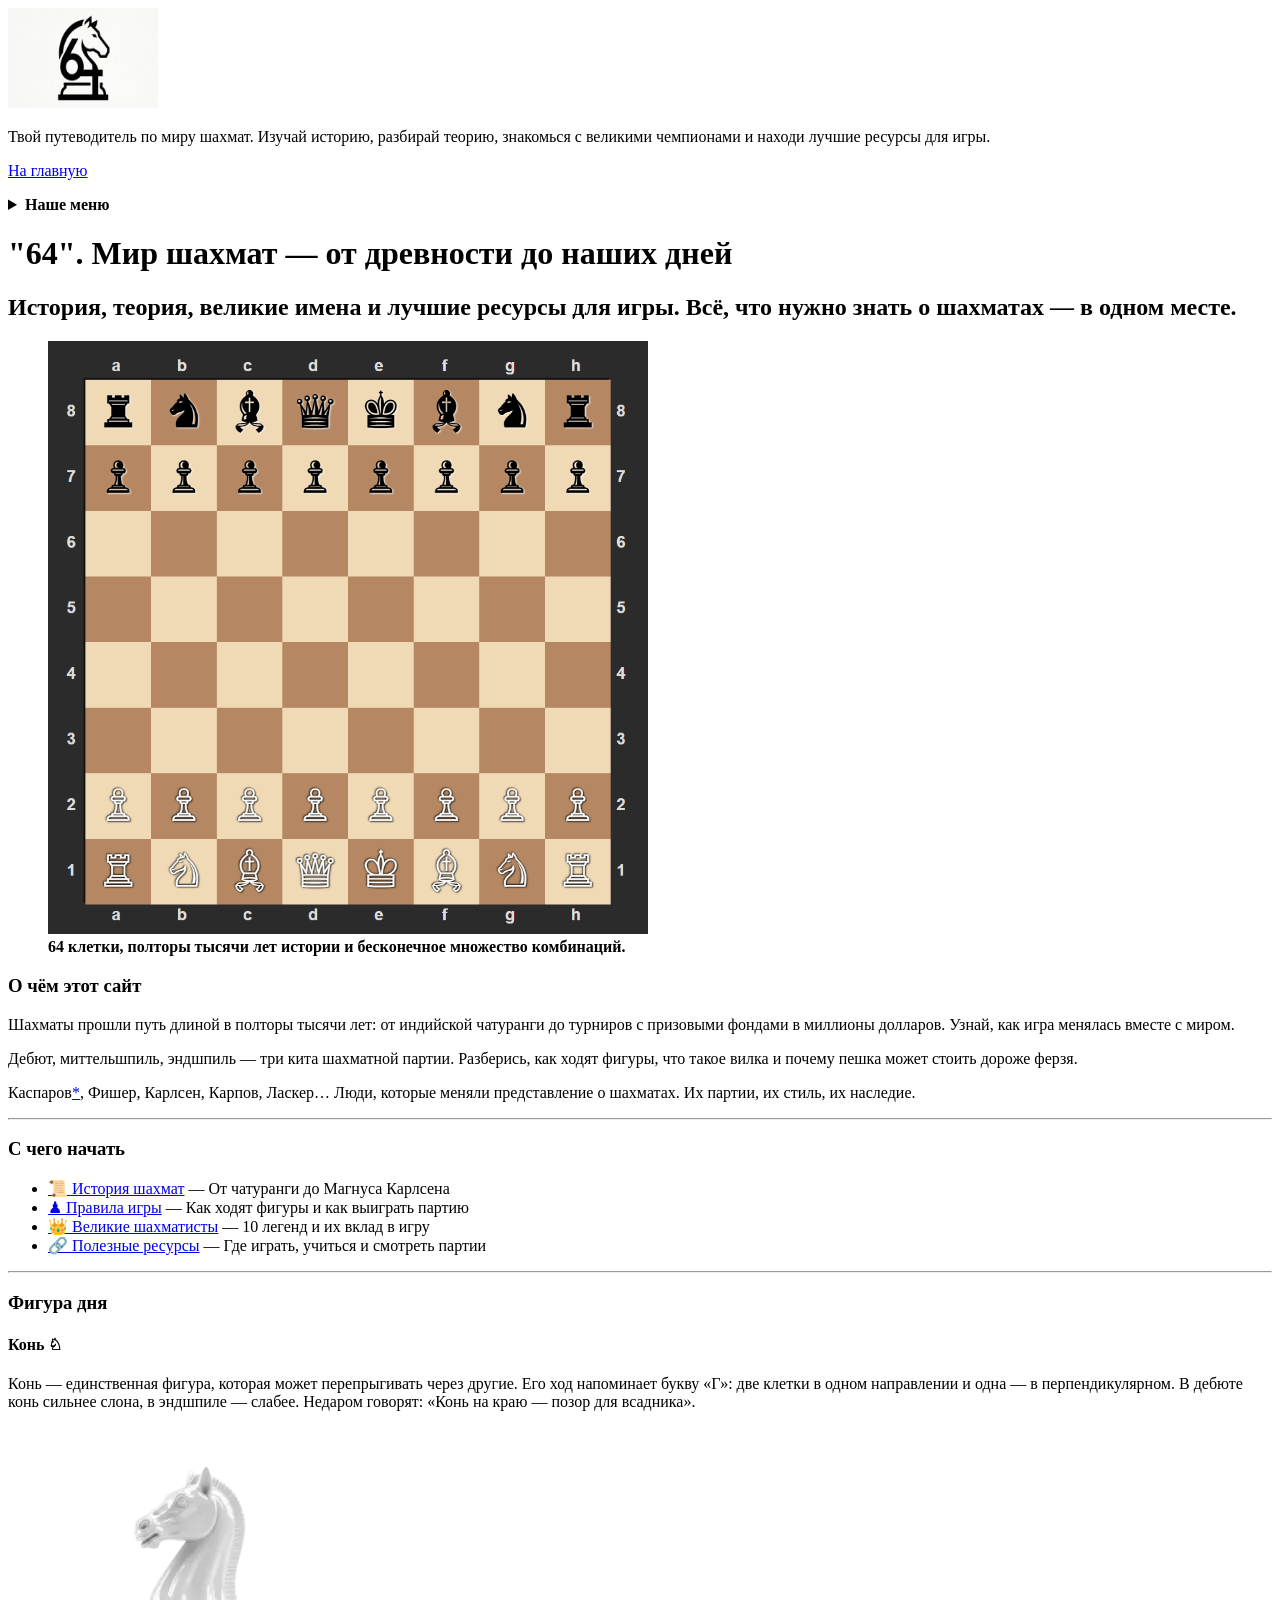
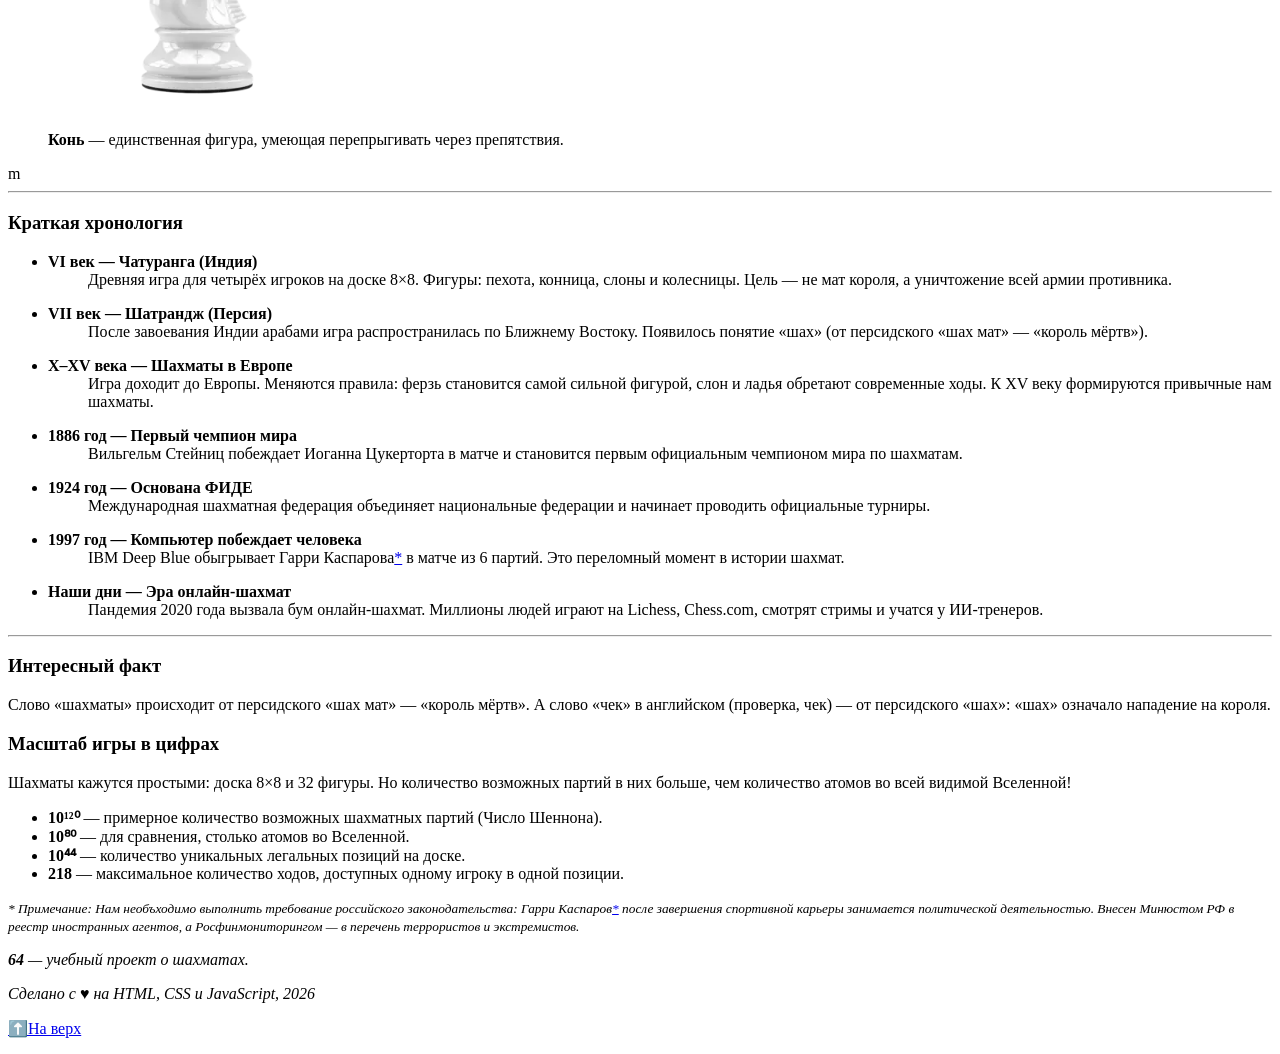
==== index.html @ 32dc53f5 "Update index.html" ====
<!DOCTYPE html>
<html lang="ru">
    <head>
        <meta charset="UTF-8">
        <meta name="viewport" content="width=device-width, initial-scale=1.0">
        <title>64 — мир шахмат: история, правила, великие игроки</title>
        <meta name="description" content="Всё о шахматах в одном месте: история от чатуранги до онлайн-эры, правила, биографии чемпионов, легендарные партии и лучшие ресурсы для игры.">
        <meta http-equiv="X-Frame-Options" content="DENY">
        <link rel="icon" href="img/main.png">

    </head>
    <body>
        <!--=========================Заголовок сайта======================-->
        <header>
            <img src="img/main.png" width="150" height="100" alt="Логотип нашего сайта - сайт 64">
            <p>Твой путеводитель по миру шахмат. Изучай историю, разбирай теорию, знакомься с великими чемпионами и находи лучшие ресурсы для игры.</p>
            <p><a href="index.html#index">На главную</a></p>
        </header>
        
        <!--=============================Меню=============================-->
        <nav>
            <details>
            <summary><b>Наше меню</b></summary>
                <ul>
                    <li><a href="index.html">Главная</a></li>
                    <li><a href="history.html">История</a></li>
                    <li><a href="rules.html">Правила</a></li>
                    <li><a href="players.html">Шахматисты</a></li>
                    <li><a href="games.html">Партии</a></li>
                    <li><a href="glossary.html">Словарь шахматных терминов</a></li>
                    <li><a href="resources.html">Ресурсы</a></li>
                    <li><a href="about.html">О нас.</a></li>
                    <li><a href="contacts.html">Наши контакты.</a></li>
                </ul>
            </details>
        </nav>

        <!--======================Основное содержимое=====================-->
        <main>   
            <h1 id="index"><strong>"64". </strong>Мир шахмат — от древности до наших дней</h1>
            <h2>История, теория, великие имена и лучшие ресурсы для игры. Всё, что нужно знать о шахматах — в одном месте.</h2>
            
            <figure>
                <img src="img/rules-board.jpg" width="600" alt="Шахматная доска с фигурами крупным планом.">
                <br>
                <figcaption><b>64 клетки, полторы тысячи лет истории и бесконечное множество комбинаций.</b></figcaption>
            </figure>

            <section>
                <h3>О чём этот сайт</h3>
                <p>Шахматы прошли путь длиной в полторы тысячи лет: от индийской чатуранги до турниров с призовыми фондами в миллионы долларов. Узнай, как игра менялась вместе с миром.</p>
                <p>Дебют, миттельшпиль, эндшпиль — три кита шахматной партии. Разберись, как ходят фигуры, что такое вилка и почему пешка может стоить дороже ферзя.</p>
                <p>Каспаров<a href="#disclaimer">*</a>, Фишер, Карлсен, Карпов, Ласкер… Люди, которые меняли представление о шахматах. Их партии, их стиль, их наследие.</p>
            </section>
            
            <hr>

            <section>
                <h3>С чего начать</h3>
                <ul>
                    <li><a href="history.html">📜 История шахмат</a> — От чатуранги до Магнуса Карлсена</li>
                    <li><a href="rules.html">♟ Правила игры</a> — Как ходят фигуры и как выиграть партию</li>
                    <li><a href="players.html">👑 Великие шахматисты</a> — 10 легенд и их вклад в игру</li>
                    <li><a href="resources.html">🔗 Полезные ресурсы</a> — Где играть, учиться и смотреть партии</li>
                </ul>
            </section>

            <hr>

            <section>
                <h3>Фигура дня</h3>
                <h4>Конь ♘</h4>
                <p>Конь — единственная фигура, которая может перепрыгивать через другие. Его ход напоминает букву «Г»: две клетки в одном направлении и одна — в перпендикулярном. В дебюте конь сильнее слона, в эндшпиле — слабее. Недаром говорят: «Конь на краю — позор для всадника».</p>
                <figure>
                    <img src="img/knight..webp" width="300" alt="Шахматный конь белого цвета.">
                    <br>
                    <figcaption><b>Конь</b> — единственная фигура, умеющая перепрыгивать через препятствия.</figcaption>
                </figure>
            </section>
m
            <hr>

            <section>
                <h3>Краткая хронология</h3>
                <ul>
                    <li>
                        <dl>
                            <dt><strong>VI век — Чатуранга (Индия)</strong></dt>
                            <dd>Древняя игра для четырёх игроков на доске 8×8. Фигуры: пехота, конница, слоны и колесницы. Цель — не мат короля, а уничтожение всей армии противника.</dd>
                        </dl>
                    </li>
                    <li>
                        <dl>
                            <dt><strong>VII век — Шатрандж (Персия)</strong></dt>
                            <dd>После завоевания Индии арабами игра распространилась по Ближнему Востоку. Появилось понятие «шах» (от персидского «шах мат» — «король мёртв»).</dd>
                        </dl>
                    </li>
                    <li>
                        <dl>
                            <dt><strong>X–XV века — Шахматы в Европе</strong></dt>
                            <dd>Игра доходит до Европы. Меняются правила: ферзь становится самой сильной фигурой, слон и ладья обретают современные ходы. К XV веку формируются привычные нам шахматы.</dd>
                        </dl>
                    </li>
                    <li>
                        <dl>
                            <dt><strong>1886 год — Первый чемпион мира</strong></dt>
                            <dd>Вильгельм Стейниц побеждает Иоганна Цукерторта в матче и становится первым официальным чемпионом мира по шахматам.</dd>
                        </dl>
                    </li>
                    <li>
                        <dl>
                            <dt><strong>1924 год — Основана ФИДЕ</strong></dt>
                            <dd>Международная шахматная федерация объединяет национальные федерации и начинает проводить официальные турниры.</dd>
                        </dl>
                    </li>
                    <li>
                        <dl>
                            <dt><strong>1997 год — Компьютер побеждает человека</strong></dt>
                            <dd>IBM Deep Blue обыгрывает Гарри Каспарова<a href="#disclaimer">*</a> в матче из 6 партий. Это переломный момент в истории шахмат.</dd>
                        </dl>
                    </li>
                    <li>
                        <dl>
                            <dt><strong>Наши дни — Эра онлайн-шахмат</strong></dt>
                            <dd>Пандемия 2020 года вызвала бум онлайн-шахмат. Миллионы людей играют на Lichess, Chess.com, смотрят стримы и учатся у ИИ-тренеров.</dd>
                        </dl>
                    </li>
                </ul>
            </section>

            <hr>

            <section>
                <h3>Интересный факт</h3>
                <p>Слово «шахматы» происходит от персидского «шах мат» — «король мёртв». А слово «чек» в английском (проверка, чек) — от персидского «шах»: «шах» означало нападение на короля.</p>
            </section>
            <section>
                <h3>Масштаб игры в цифрах</h3>
                <p>Шахматы кажутся простыми: доска 8×8 и 32 фигуры. Но количество возможных партий в них больше, чем количество атомов во всей видимой Вселенной!</p>
                <ul>
                    <li><strong>10¹²⁰</strong> — примерное количество возможных шахматных партий (Число Шеннона).</li>
                    <li><strong>10⁸⁰</strong> — для сравнения, столько атомов во Вселенной.</li>
                    <li><strong>10⁴⁴</strong> — количество уникальных легальных позиций на доске.</li>
                    <li><strong>218</strong> — максимальное количество ходов, доступных одному игроку в одной позиции.</li>
                </ul>
            </section>
            <section id="disclaimer">
                <p><small><em>* Примечание: Нам необъходимо выполнить требование российского законодательства: Гарри Каспаров<a href="#disclaimer">*</a> после завершения спортивной карьеры занимается политической деятельностью. Внесен Минюстом РФ в реестр иностранных агентов, а Росфинмониторингом — в перечень террористов и экстремистов.</em></small></p>
            </section>
        </main>
        
        <!--==============================Подвал==========================-->
        <footer>
            <p><em><strong>64</strong> — учебный проект о шахматах.</em></p>
            <p><em>Сделано с ♥ на HTML, CSS и JavaScript, 2026</em></p>
            <p><a href="#top">⬆️На верх</a></p>
        </footer>
    </body>
</html>
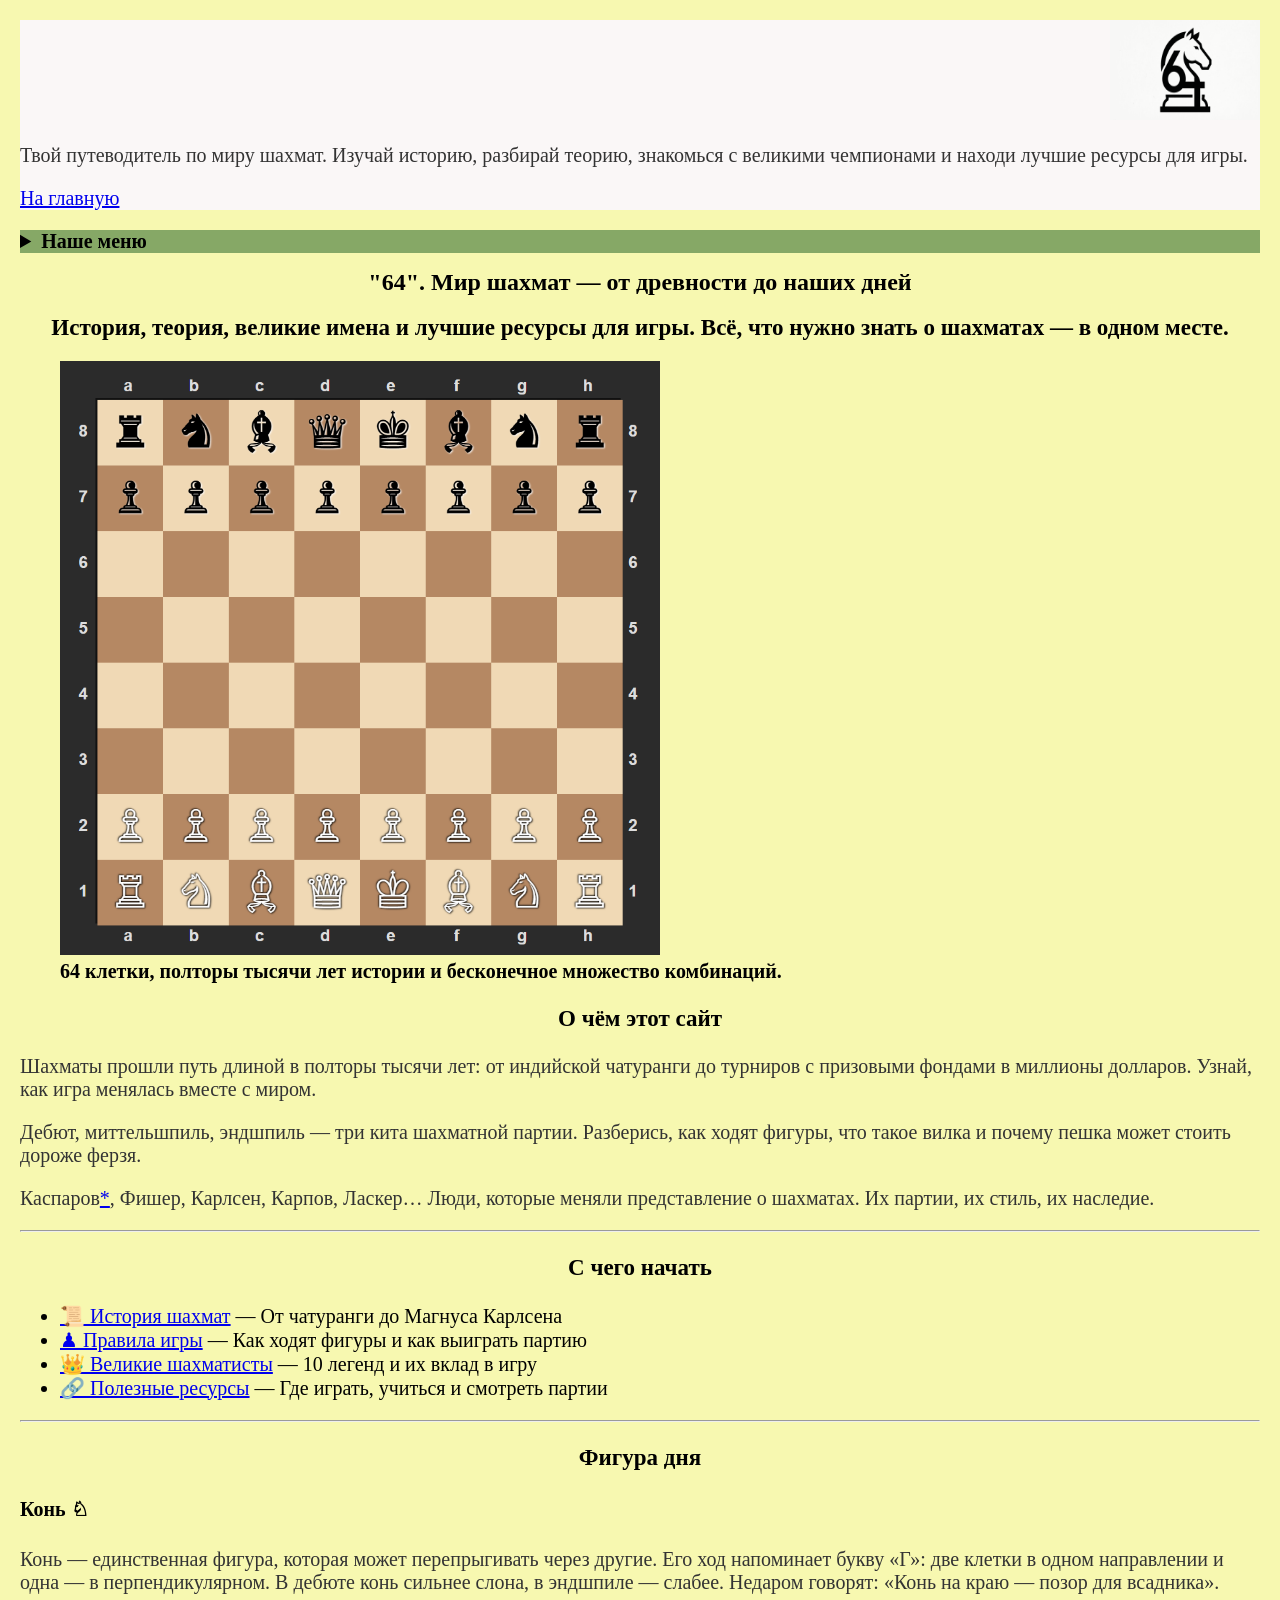
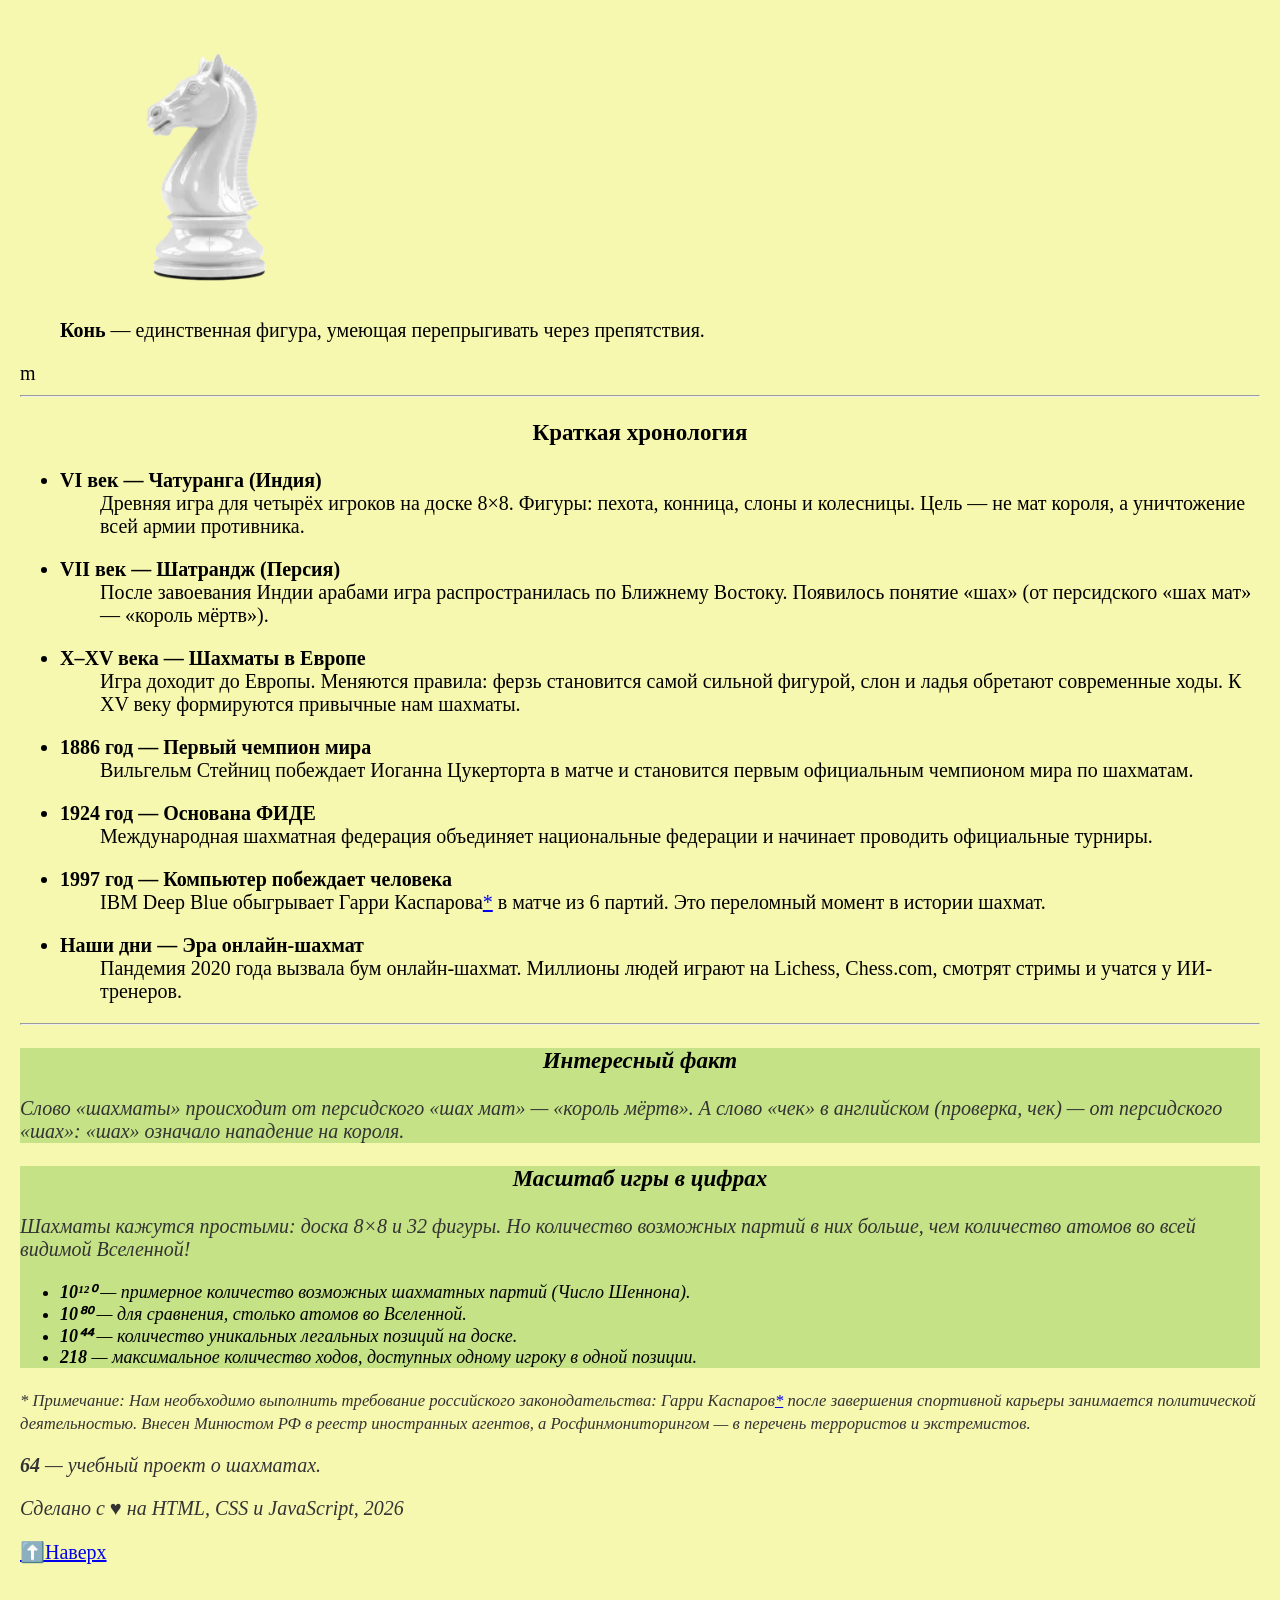
==== commit 679c1f48: "Add files via upload" ====
--- a/index.html
+++ b/index.html
@@ -3,11 +3,24 @@
     <head>
         <meta charset="UTF-8">
         <meta name="viewport" content="width=device-width, initial-scale=1.0">
+        <link rel="icon" href="img/main.png">
         <title>64 — мир шахмат: история, правила, великие игроки</title>
         <meta name="description" content="Всё о шахматах в одном месте: история от чатуранги до онлайн-эры, правила, биографии чемпионов, легендарные партии и лучшие ресурсы для игры.">
         <meta http-equiv="X-Frame-Options" content="DENY">
-        <link rel="icon" href="img/main.png">
-
+        <!-- Open Graph -->
+        <meta property="og:title" content="«64» — мир шахмат: история, правила, великие игроки">
+        <meta property="og:description" content="Всё о шахматах в одном месте: история от чатуранги до онлайн-эры, правила, биографии чемпионов, легендарные партии и лучшие ресурсы для игры.">
+        <meta property="og:image" content="https://grigoriyneperelman.github.io/64/img/main.png">
+        <meta property="og:type" content="website">
+        <meta property="og:url" content="https://grigoriyneperelman.github.io/64/">
+        <meta property="og:site_name" content="«64» — мир шахмат: история, правила, великие игроки">
+        <meta property="og:locale" content="ru_RU">
+        <!--twitter-->
+        <meta name="twitter:card" content="summary_large_image">
+        <meta name="twitter:title" content="«64» — мир шахмат: история, правила, великие игроки">
+        <meta name="twitter:description" content="Всё о шахматах в одном месте: история от чатуранги до онлайн-эры, правила, биографии чемпионов, легендарные партии и лучшие ресурсы для игры.">
+        <meta name="twitter:image" content="https://grigoriyneperelman.github.io/64/img/main.png">
+        <link rel="stylesheet" href="css\style.css">    
     </head>
     <body>
         <!--=========================Заголовок сайта======================-->
@@ -130,11 +143,11 @@
 
             <hr>
 
-            <section>
+            <section class="interes_fact">
                 <h3>Интересный факт</h3>
                 <p>Слово «шахматы» происходит от персидского «шах мат» — «король мёртв». А слово «чек» в английском (проверка, чек) — от персидского «шах»: «шах» означало нападение на короля.</p>
             </section>
-            <section>
+            <section class="interes_fact">
                 <h3>Масштаб игры в цифрах</h3>
                 <p>Шахматы кажутся простыми: доска 8×8 и 32 фигуры. Но количество возможных партий в них больше, чем количество атомов во всей видимой Вселенной!</p>
                 <ul>
@@ -153,7 +166,7 @@
         <footer>
             <p><em><strong>64</strong> — учебный проект о шахматах.</em></p>
             <p><em>Сделано с ♥ на HTML, CSS и JavaScript, 2026</em></p>
-            <p><a href="#top">⬆️На верх</a></p>
+            <p><a href="#top">⬆️Наверх</a></p>
         </footer>
     </body>
-</html>
+</html>
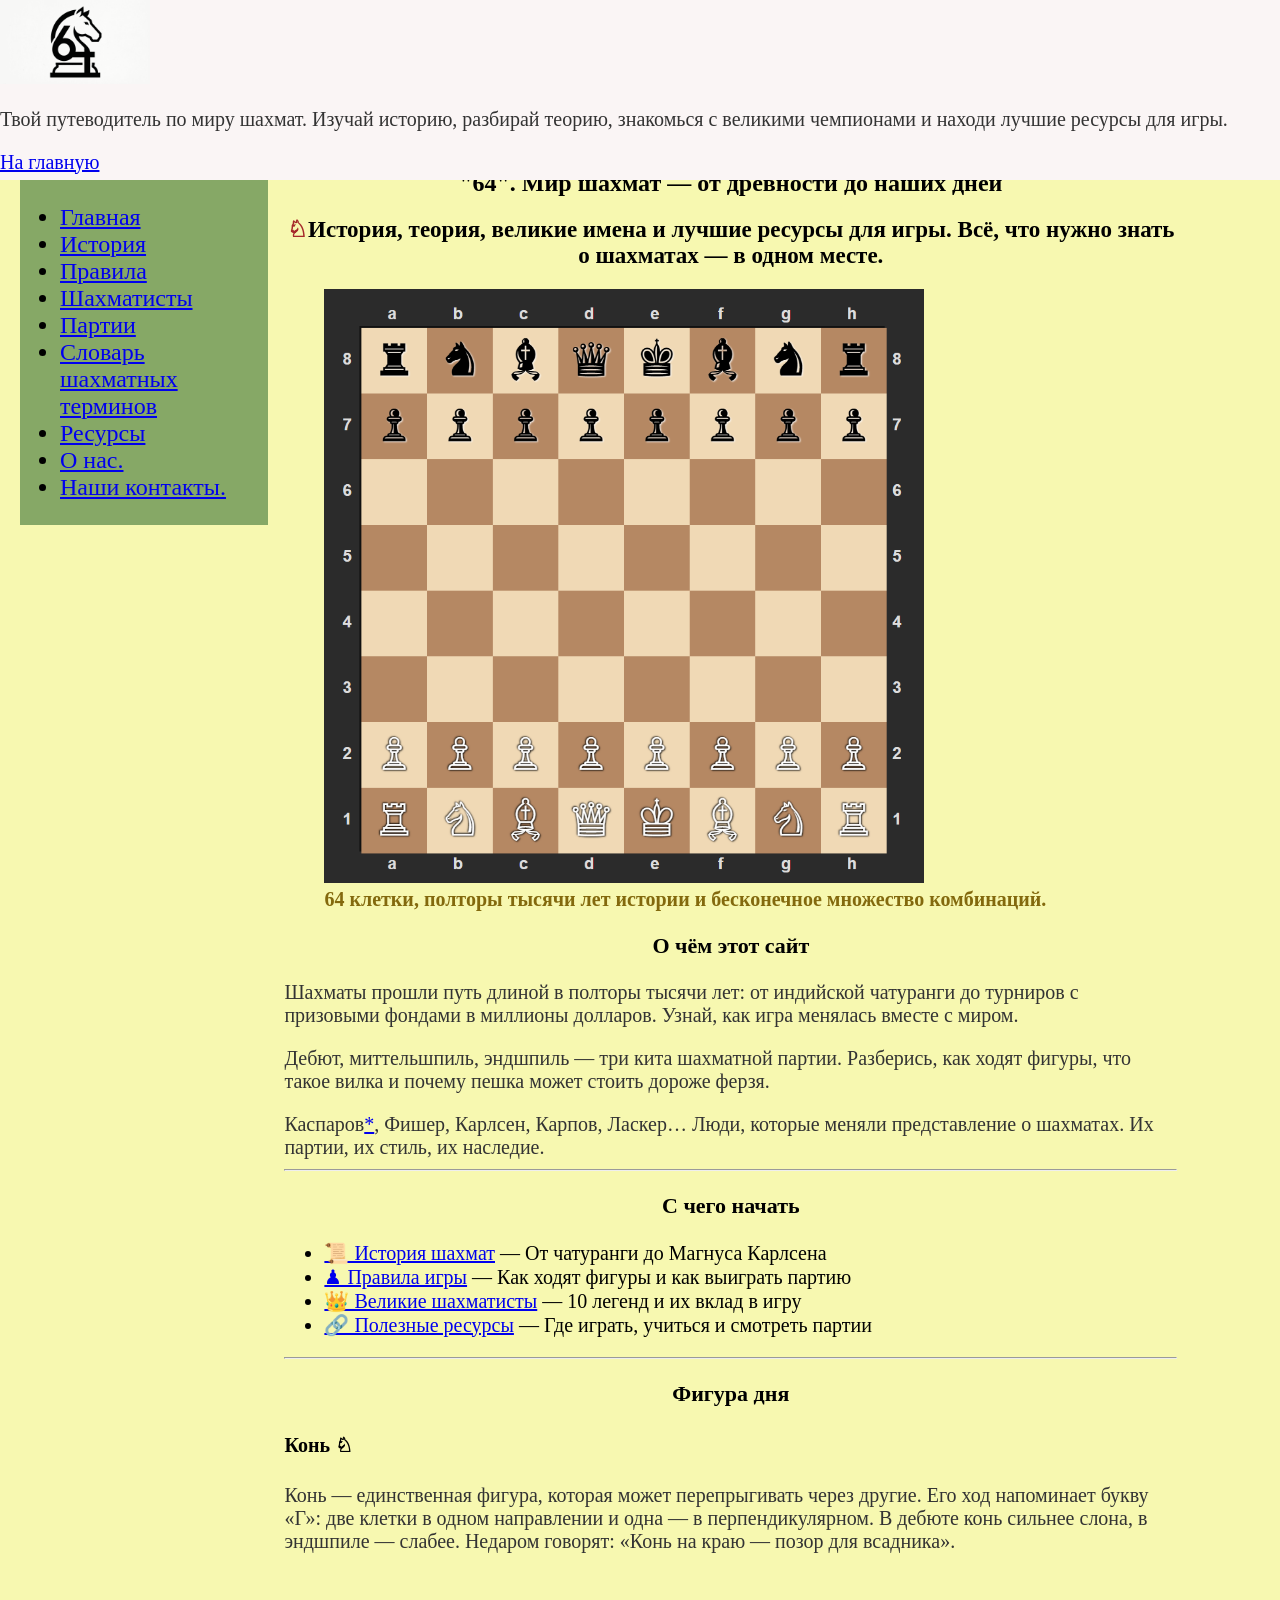
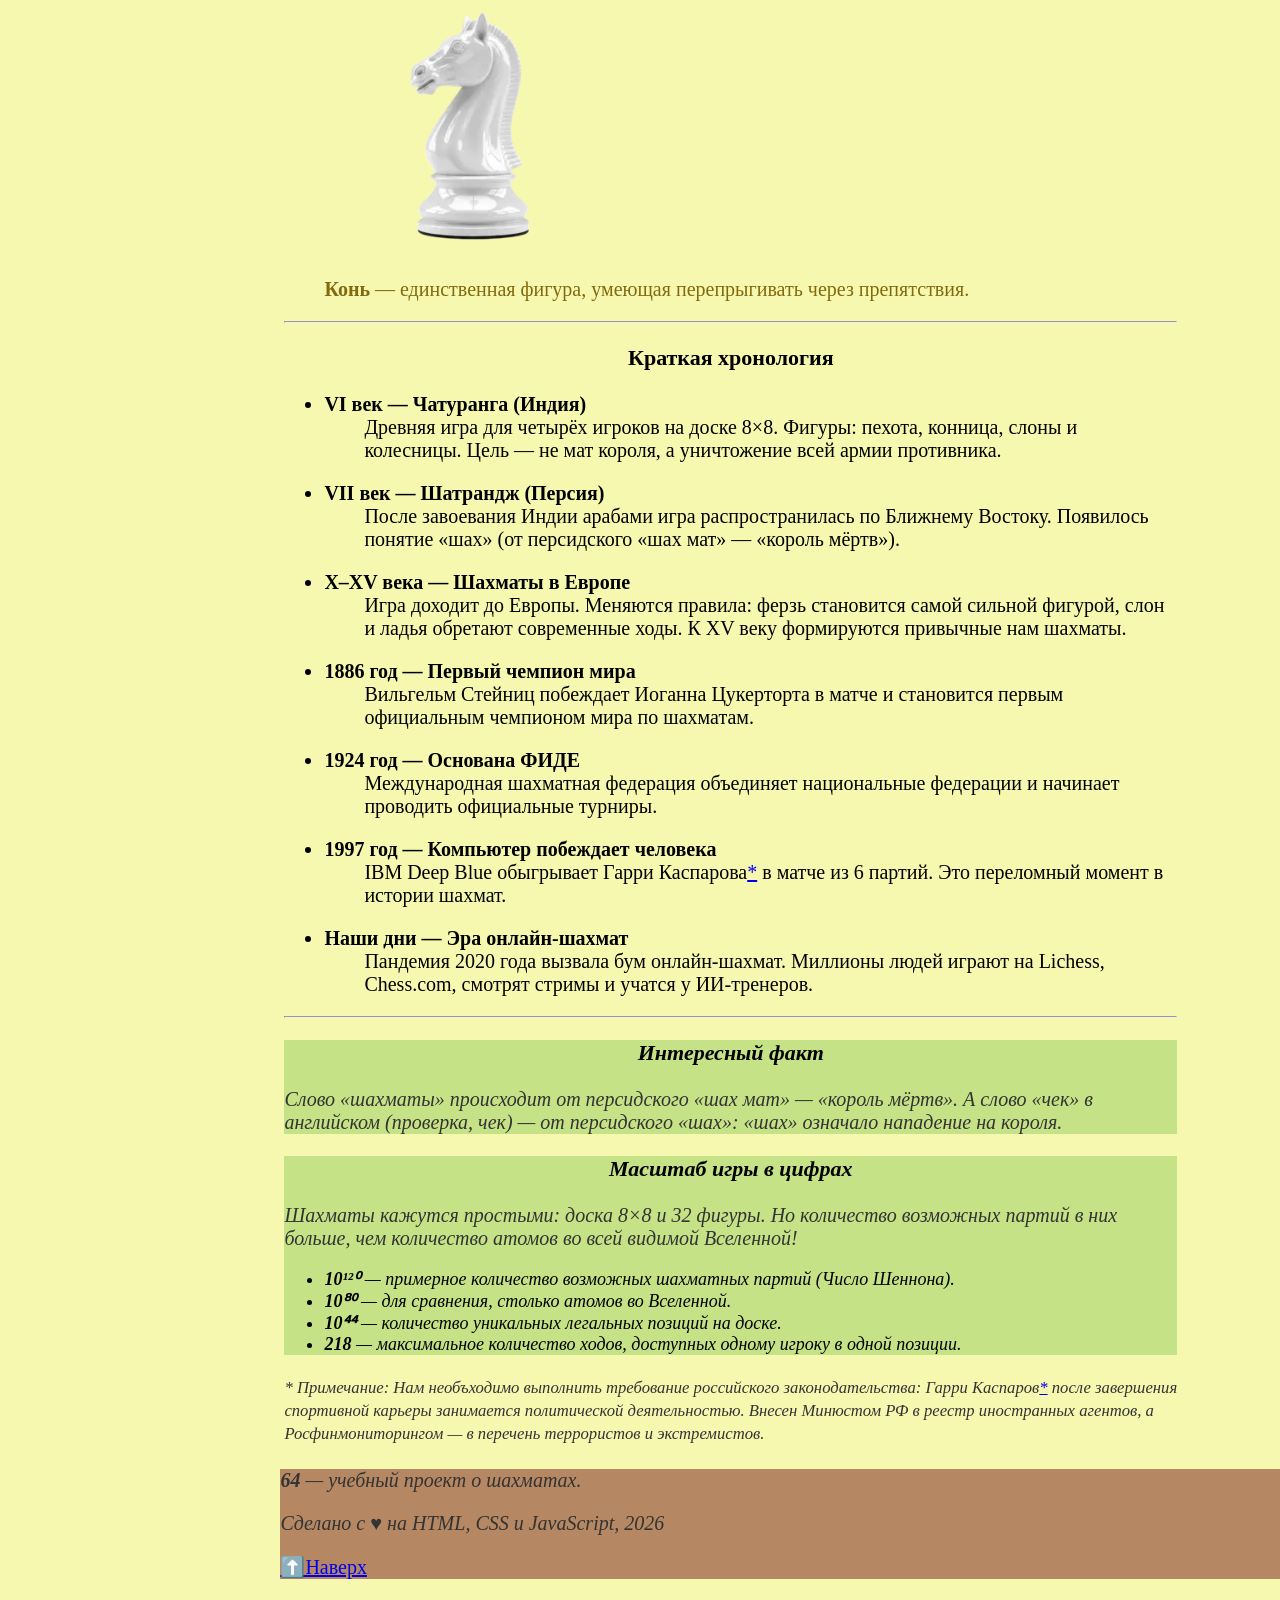
==== commit 2a1b0db4: "Add files via upload" ====
--- a/index.html
+++ b/index.html
@@ -32,20 +32,17 @@
         
         <!--=============================Меню=============================-->
         <nav>
-            <details>
-            <summary><b>Наше меню</b></summary>
-                <ul>
-                    <li><a href="index.html">Главная</a></li>
-                    <li><a href="history.html">История</a></li>
-                    <li><a href="rules.html">Правила</a></li>
-                    <li><a href="players.html">Шахматисты</a></li>
-                    <li><a href="games.html">Партии</a></li>
-                    <li><a href="glossary.html">Словарь шахматных терминов</a></li>
-                    <li><a href="resources.html">Ресурсы</a></li>
-                    <li><a href="about.html">О нас.</a></li>
-                    <li><a href="contacts.html">Наши контакты.</a></li>
-                </ul>
-            </details>
+            <ul>
+                <li><a href="index.html">Главная</a></li>
+                <li><a href="history.html">История</a></li>
+                <li><a href="rules.html">Правила</a></li>
+                <li><a href="players.html">Шахматисты</a></li>
+                <li><a href="games.html">Партии</a></li>
+                <li><a href="glossary.html">Словарь шахматных терминов</a></li>
+                <li><a href="resources.html">Ресурсы</a></li>
+                <li><a href="about.html">О нас.</a></li>
+                <li><a href="contacts.html">Наши контакты.</a></li>
+            </ul>
         </nav>
 
         <!--======================Основное содержимое=====================-->
@@ -90,7 +87,6 @@
                     <figcaption><b>Конь</b> — единственная фигура, умеющая перепрыгивать через препятствия.</figcaption>
                 </figure>
             </section>
-m
             <hr>
 
             <section>
